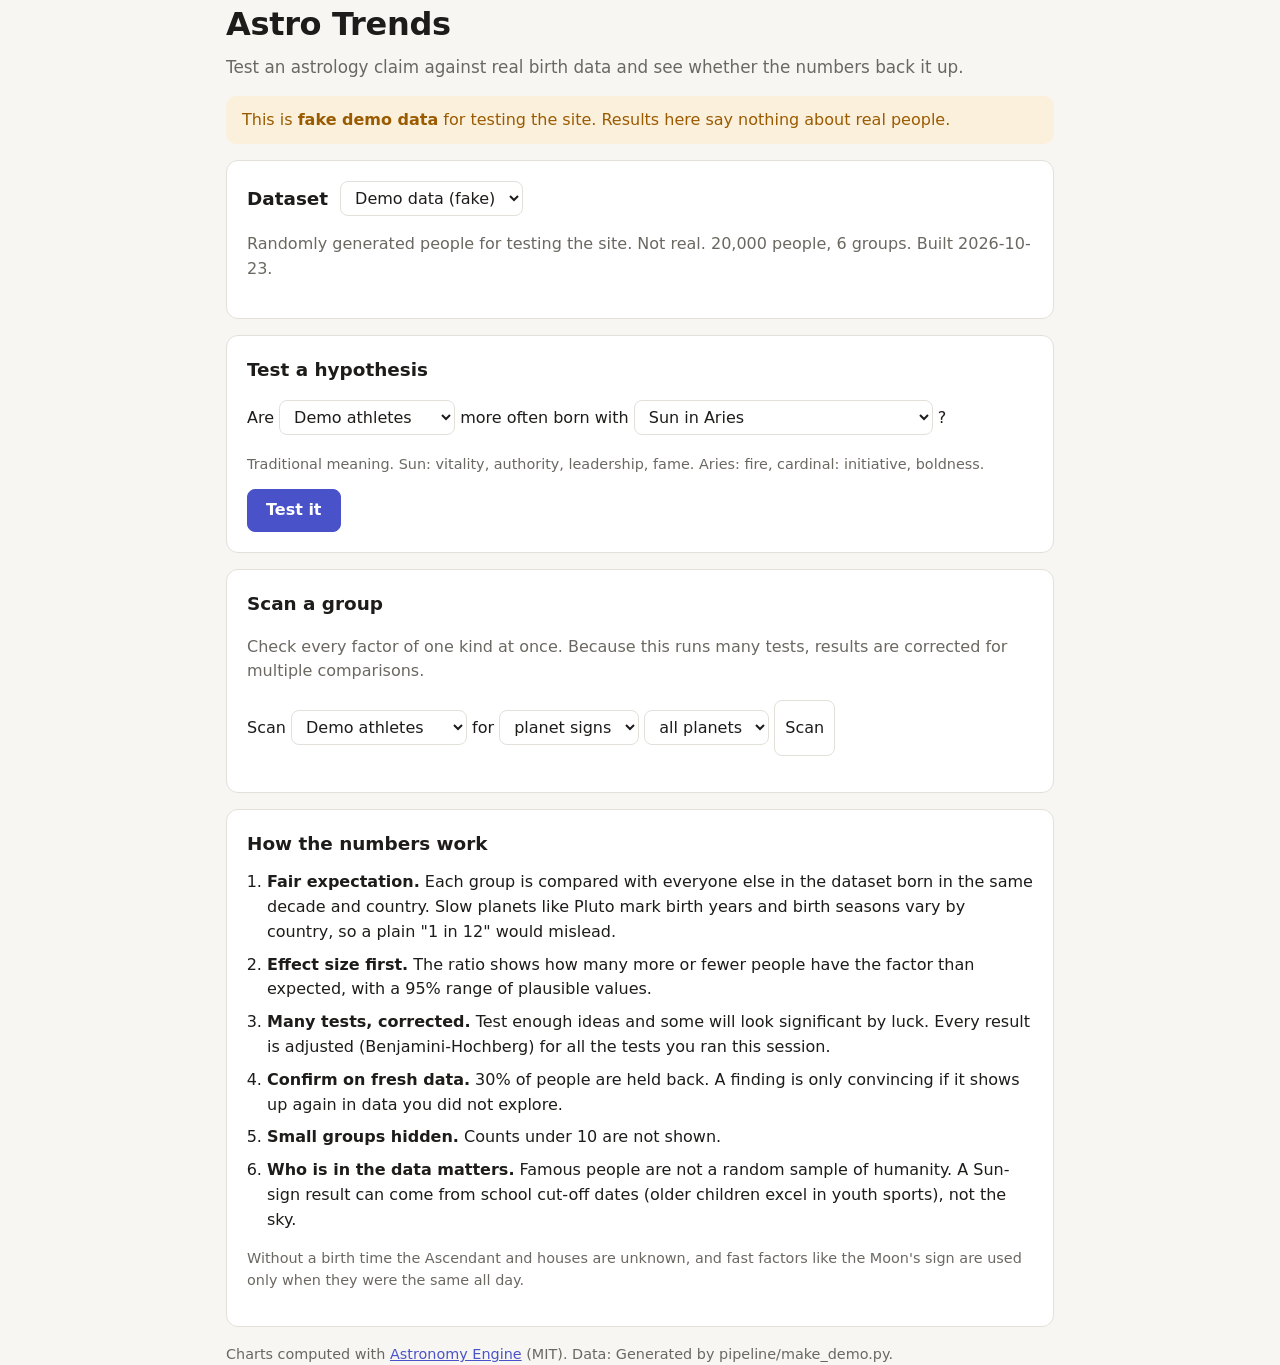
==== site/index.html @ 391fe5e0 "Open-data MVP: chart engine, stats pipeline, static site Adds the chart computation (Astronomy Engin" ====
<!doctype html>
<html lang="en">
<head>
  <meta charset="utf-8">
  <meta name="viewport" content="width=device-width, initial-scale=1">
  <title>Astro Trends</title>
  <meta name="description" content="Test astrology claims against real birth data, with honest statistics.">
  <link rel="stylesheet" href="style.css">
</head>
<body>
  <header class="wrap">
    <h1>Astro Trends</h1>
    <p class="tagline">Test an astrology claim against real birth data and see whether the numbers back it up.</p>
  </header>

  <main class="wrap">
    <div id="demo-banner" class="banner" hidden>
      This is <strong>fake demo data</strong> for testing the site. Results here say nothing about real people.
    </div>

    <section class="card" aria-labelledby="dataset-h">
      <div class="row">
        <h2 id="dataset-h">Dataset</h2>
        <select id="dataset" aria-label="Dataset"></select>
      </div>
      <p id="dataset-info" class="muted"></p>
    </section>

    <section class="card" aria-labelledby="test-h">
      <h2 id="test-h">Test a hypothesis</h2>
      <p class="sentence">
        Are
        <select id="category" aria-label="Group of people"></select>
        more often born with
        <select id="feature" aria-label="Chart factor"></select>
        ?
      </p>
      <p id="meaning" class="muted small"></p>
      <button id="run" class="primary">Test it</button>
      <div id="result" aria-live="polite"></div>
    </section>

    <section class="card" aria-labelledby="scan-h">
      <h2 id="scan-h">Scan a group</h2>
      <p class="muted">Check every factor of one kind at once. Because this runs many tests, results are corrected for multiple comparisons.</p>
      <p class="sentence">
        Scan
        <select id="scan-category" aria-label="Group to scan"></select>
        for
        <select id="scan-kind" aria-label="Kind of factor">
          <option value="sign">planet signs</option>
          <option value="aspect">aspects</option>
          <option value="asc">Ascendant</option>
          <option value="house">houses</option>
        </select>
        <select id="scan-planet" aria-label="Planet"><option value="">all planets</option></select>
        <button id="scan-run">Scan</button>
      </p>
      <div id="claims" class="chips" aria-label="Claims to test"></div>
      <div id="scan-result"></div>
    </section>

    <section class="card methods" aria-labelledby="methods-h">
      <h2 id="methods-h">How the numbers work</h2>
      <ol>
        <li><strong>Fair expectation.</strong> Each group is compared with everyone else in the dataset born in the same decade and country. Slow planets like Pluto mark birth years and birth seasons vary by country, so a plain "1 in 12" would mislead.</li>
        <li><strong>Effect size first.</strong> The ratio shows how many more or fewer people have the factor than expected, with a 95% range of plausible values.</li>
        <li><strong>Many tests, corrected.</strong> Test enough ideas and some will look significant by luck. Every result is adjusted (Benjamini-Hochberg) for all the tests you ran this session.</li>
        <li><strong>Confirm on fresh data.</strong> 30% of people are held back. A finding is only convincing if it shows up again in data you did not explore.</li>
        <li><strong>Small groups hidden.</strong> Counts under 10 are not shown.</li>
        <li><strong>Who is in the data matters.</strong> Famous people are not a random sample of humanity. A Sun-sign result can come from school cut-off dates (older children excel in youth sports), not the sky.</li>
      </ol>
      <p class="muted small">Without a birth time the Ascendant and houses are unknown, and fast factors like the Moon's sign are used only when they were the same all day.</p>
    </section>
  </main>

  <footer class="wrap muted small">
    Charts computed with <a href="https://github.com/cosinekitty/astronomy">Astronomy Engine</a> (MIT).
    <span id="source-line"></span>
  </footer>

  <script type="module" src="js/app.js"></script>
</body>
</html>
---- site/style.css ----
:root {
  --bg: #f7f6f3;
  --surface: #ffffff;
  --text: #1d1c1a;
  --muted: #6b6862;
  --border: #e3e0da;
  --accent: #4a52c9;
  --accent-soft: #e9eafb;
  --good: #1f7a4d;
  --good-soft: #e3f3ea;
  --warn: #9a5b00;
  --warn-soft: #fbf0dc;
  --bar: #c9c6bf;
}
@media (prefers-color-scheme: dark) {
  :root {
    --bg: #161615;
    --surface: #201f1e;
    --text: #ecebe8;
    --muted: #a19d96;
    --border: #36342f;
    --accent: #9aa0ff;
    --accent-soft: #2a2c4a;
    --good: #6fd19f;
    --good-soft: #17301f;
    --warn: #f0b54f;
    --warn-soft: #3a2c12;
    --bar: #4a4741;
  }
}
* { box-sizing: border-box; }
body {
  margin: 0;
  background: var(--bg);
  color: var(--text);
  font: 16px/1.55 system-ui, -apple-system, "Segoe UI", Roboto, sans-serif;
}
.wrap { max-width: 860px; margin: 0 auto; padding: 0 16px; }
header { padding-top: 40px; padding-bottom: 8px; }
h1 { font-size: 2rem; margin: 0 0 4px; letter-spacing: -0.01em; }
h2 { font-size: 1.15rem; margin: 0 0 12px; }
.tagline { color: var(--muted); margin: 0; font-size: 1.05rem; }
.card {
  background: var(--surface);
  border: 1px solid var(--border);
  border-radius: 12px;
  padding: 20px;
  margin: 16px 0;
}
.row { display: flex; gap: 12px; align-items: center; flex-wrap: wrap; }
.row h2 { margin: 0; }
.muted { color: var(--muted); }
.small { font-size: 0.9rem; }
.sentence { line-height: 2.6; margin: 0 0 4px; }
select, button {
  font: inherit;
  color: var(--text);
  background: var(--surface);
  border: 1px solid var(--border);
  border-radius: 8px;
  padding: 6px 10px;
  max-width: 100%;
}
button { cursor: pointer; }
button.primary { background: var(--accent); border-color: var(--accent); color: var(--surface); font-weight: 600; padding: 8px 18px; }
button:focus-visible, select:focus-visible { outline: 2px solid var(--accent); outline-offset: 2px; }
.banner {
  background: var(--warn-soft);
  color: var(--warn);
  border-radius: 10px;
  padding: 12px 16px;
  margin-top: 16px;
}
.result { margin-top: 20px; border-top: 1px solid var(--border); padding-top: 16px; }
.verdict { font-size: 1.2rem; font-weight: 600; margin: 0 0 8px; }
.verdict.yes { color: var(--good); }
.stats { display: grid; grid-template-columns: repeat(auto-fit, minmax(150px, 1fr)); gap: 12px; margin: 16px 0; }
.stat { background: var(--bg); border-radius: 8px; padding: 10px 12px; }
.stat .label { font-size: 0.8rem; color: var(--muted); }
.stat .value { font-size: 1.25rem; font-weight: 600; font-variant-numeric: tabular-nums; }
.range { position: relative; height: 34px; margin: 8px 0 4px; }
.range .axis { position: absolute; top: 16px; left: 0; right: 0; height: 2px; background: var(--bar); }
.range .one { position: absolute; top: 4px; width: 2px; height: 26px; background: var(--muted); }
.range .ci { position: absolute; top: 12px; height: 10px; border-radius: 5px; background: var(--accent-soft); border: 1px solid var(--accent); }
.range .dot { position: absolute; top: 9px; width: 16px; height: 16px; margin-left: -8px; border-radius: 50%; background: var(--accent); }
.range-labels { display: flex; justify-content: space-between; font-size: 0.8rem; color: var(--muted); }
.actions { display: flex; gap: 8px; flex-wrap: wrap; margin-top: 12px; }
.confirm { margin-top: 12px; padding: 12px 14px; border-radius: 8px; background: var(--bg); }
.chips { display: flex; flex-wrap: wrap; gap: 8px; margin: 8px 0; }
.chips button { font-size: 0.9rem; border-radius: 999px; padding: 4px 12px; }
table { width: 100%; min-width: 560px; border-collapse: collapse; margin-top: 12px; font-variant-numeric: tabular-nums; }
th, td { text-align: left; padding: 8px 6px; border-bottom: 1px solid var(--border); font-size: 0.95rem; }
th { font-size: 0.8rem; color: var(--muted); font-weight: 600; }
td.num, th.num { text-align: right; }
tr.sig td:first-child { font-weight: 600; }
.tag { font-size: 0.75rem; padding: 2px 8px; border-radius: 999px; background: var(--good-soft); color: var(--good); white-space: nowrap; }
.table-scroll { overflow-x: auto; }
.methods ol { padding-left: 20px; margin: 0; }
.methods li { margin-bottom: 8px; }
footer { padding-bottom: 40px; }
a { color: var(--accent); }
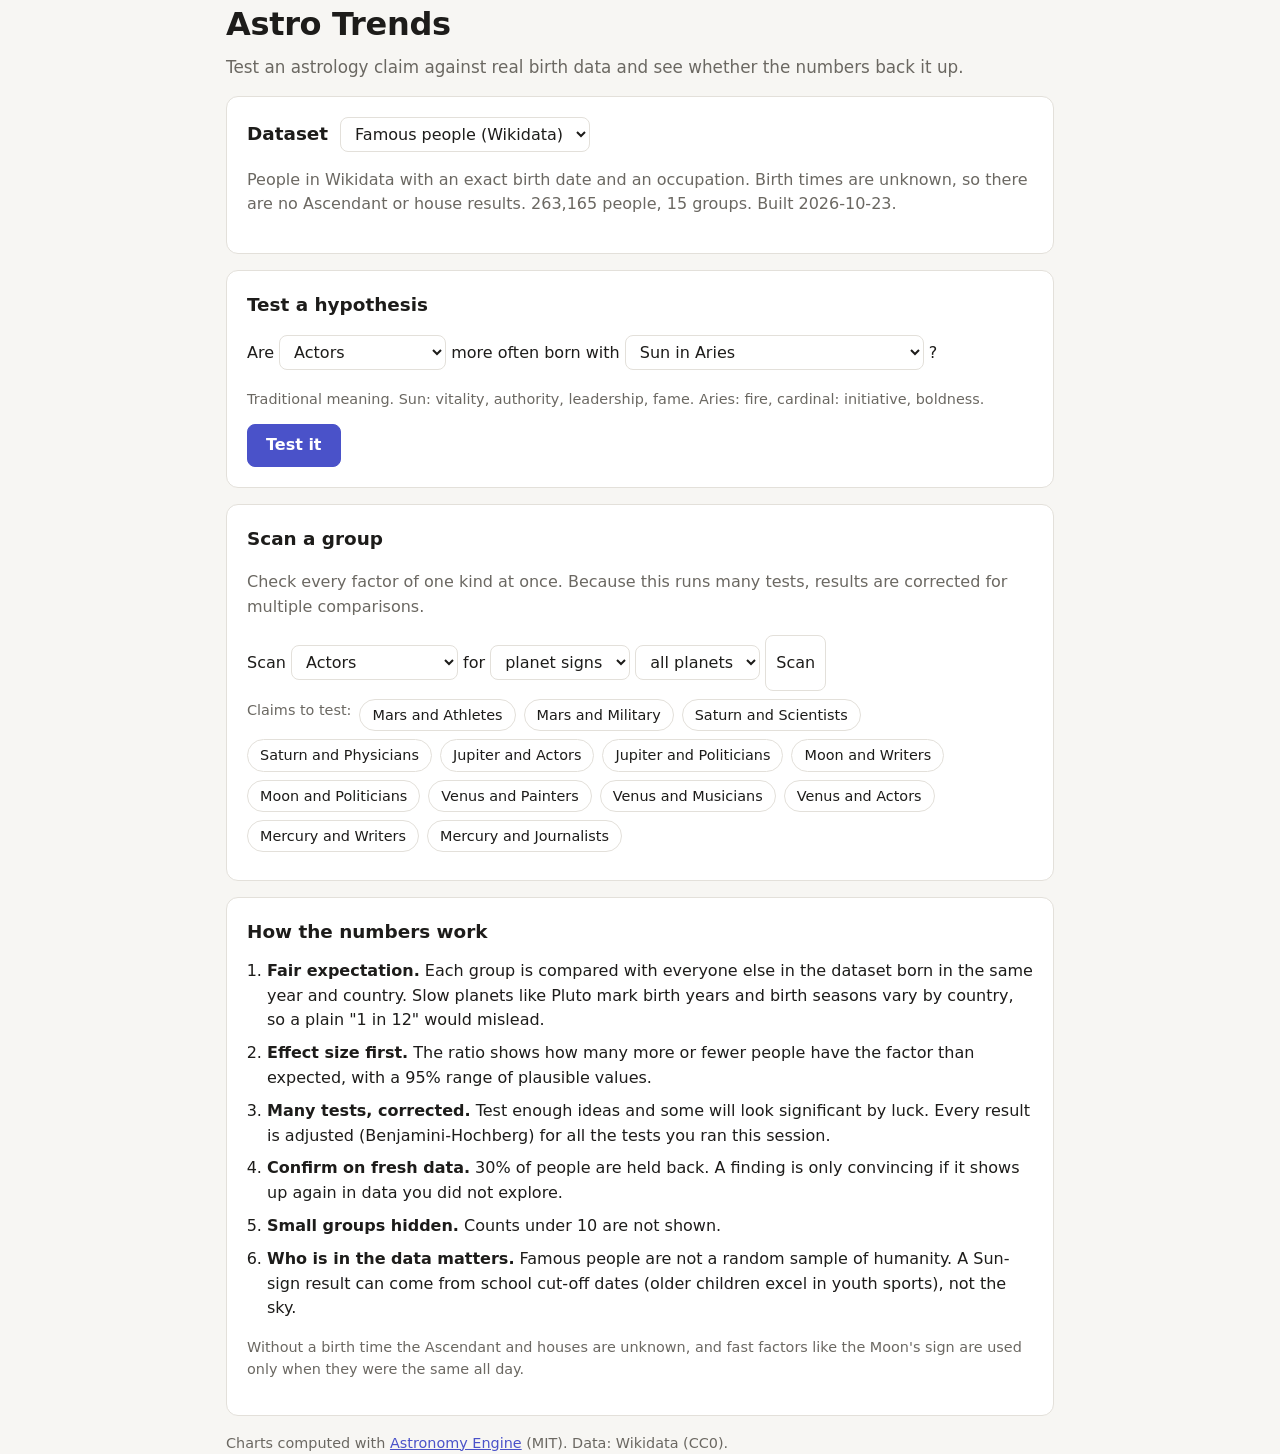
==== commit ef1fdeef: "Compare people born in the same year, not decade On the 1950s Wikidata build, slow planets (Uranus C" ====
--- a/site/index.html
+++ b/site/index.html
@@ -63,7 +63,7 @@
     <section class="card methods" aria-labelledby="methods-h">
       <h2 id="methods-h">How the numbers work</h2>
       <ol>
-        <li><strong>Fair expectation.</strong> Each group is compared with everyone else in the dataset born in the same decade and country. Slow planets like Pluto mark birth years and birth seasons vary by country, so a plain "1 in 12" would mislead.</li>
+        <li><strong>Fair expectation.</strong> Each group is compared with everyone else in the dataset born in the same year and country. Slow planets like Pluto mark birth years and birth seasons vary by country, so a plain "1 in 12" would mislead.</li>
         <li><strong>Effect size first.</strong> The ratio shows how many more or fewer people have the factor than expected, with a 95% range of plausible values.</li>
         <li><strong>Many tests, corrected.</strong> Test enough ideas and some will look significant by luck. Every result is adjusted (Benjamini-Hochberg) for all the tests you ran this session.</li>
         <li><strong>Confirm on fresh data.</strong> 30% of people are held back. A finding is only convincing if it shows up again in data you did not explore.</li>
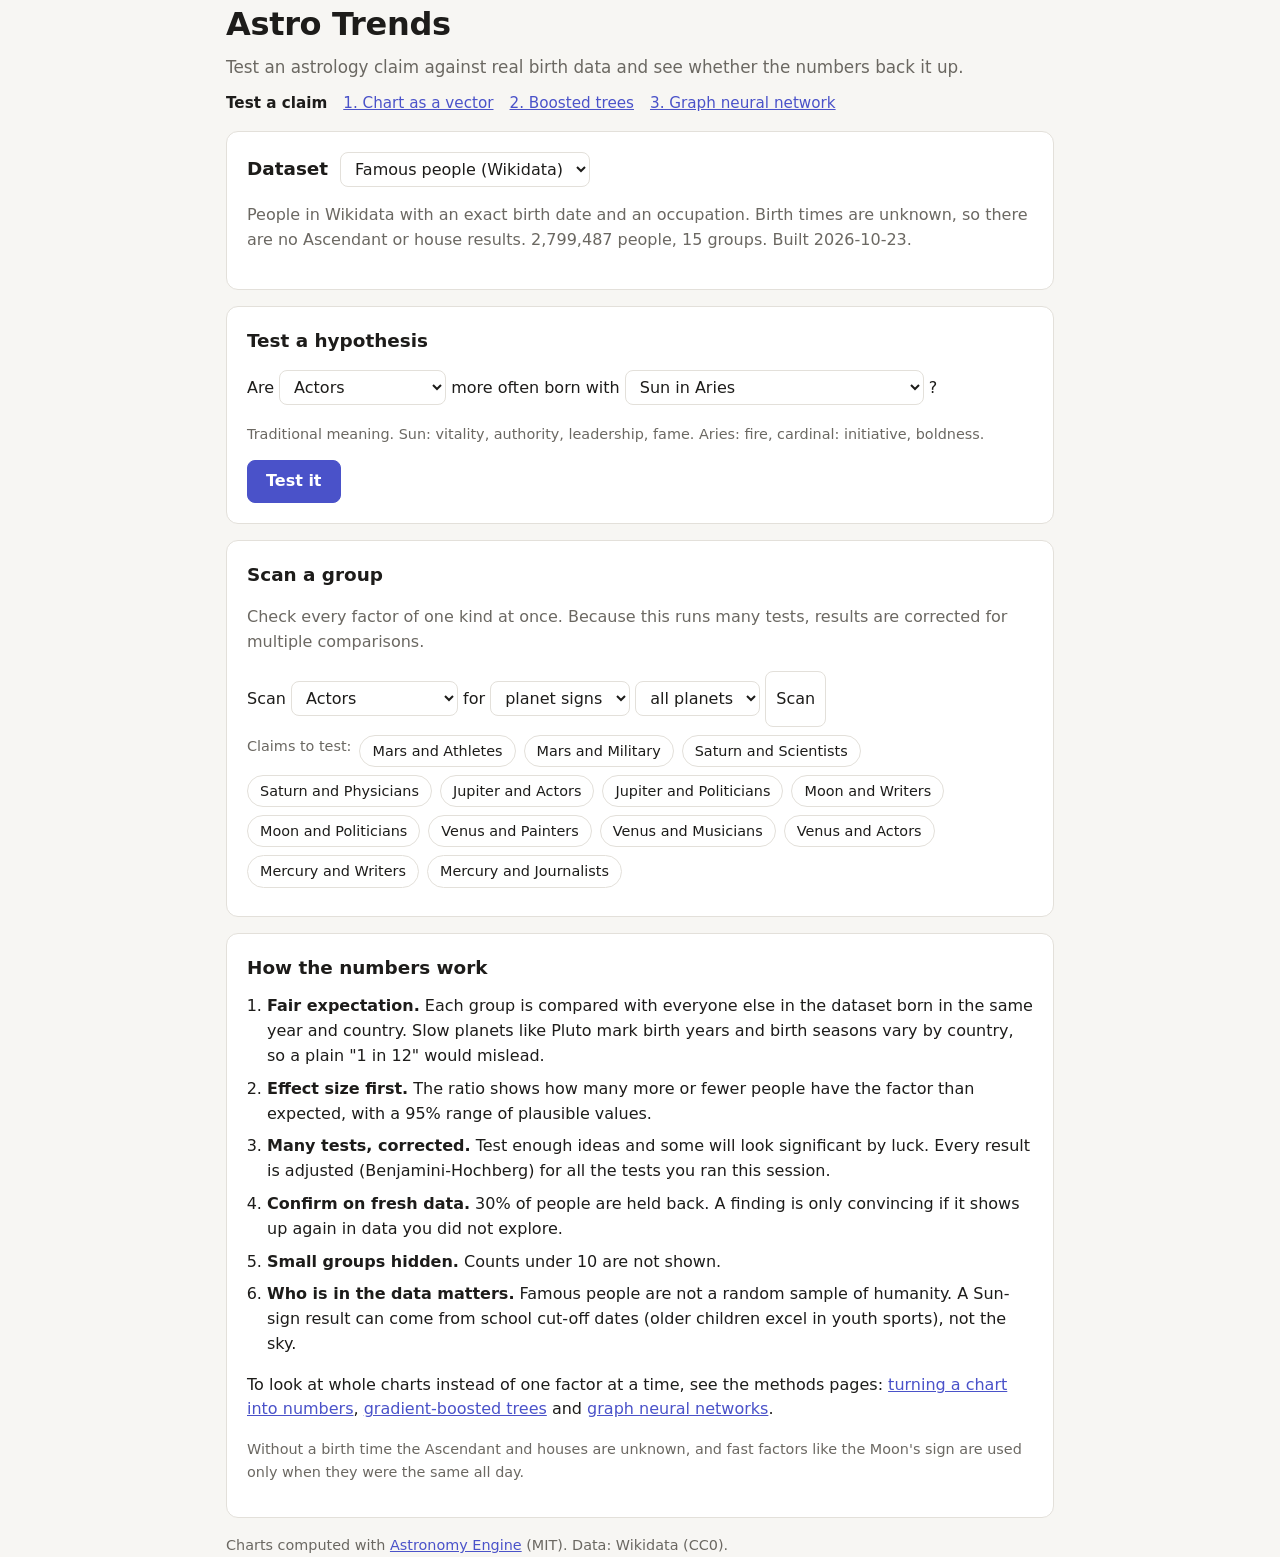
==== commit c3d1583f: "Add methods pages: chart as a vector, boosted trees, graph neural network Three explainer pages with" ====
--- a/site/index.html
+++ b/site/index.html
@@ -11,6 +11,12 @@
   <header class="wrap">
     <h1>Astro Trends</h1>
     <p class="tagline">Test an astrology claim against real birth data and see whether the numbers back it up.</p>
+    <nav class="nav" aria-label="Methods">
+      <a href="index.html" aria-current="page">Test a claim</a>
+      <a href="vectors.html">1. Chart as a vector</a>
+      <a href="trees.html">2. Boosted trees</a>
+      <a href="gnn.html">3. Graph neural network</a>
+    </nav>
   </header>
 
   <main class="wrap">
@@ -70,6 +76,7 @@
         <li><strong>Small groups hidden.</strong> Counts under 10 are not shown.</li>
         <li><strong>Who is in the data matters.</strong> Famous people are not a random sample of humanity. A Sun-sign result can come from school cut-off dates (older children excel in youth sports), not the sky.</li>
       </ol>
+      <p>To look at whole charts instead of one factor at a time, see the methods pages: <a href="vectors.html">turning a chart into numbers</a>, <a href="trees.html">gradient-boosted trees</a> and <a href="gnn.html">graph neural networks</a>.</p>
       <p class="muted small">Without a birth time the Ascendant and houses are unknown, and fast factors like the Moon's sign are used only when they were the same all day.</p>
     </section>
   </main>
--- a/site/style.css
+++ b/site/style.css
@@ -11,6 +11,9 @@
   --warn: #9a5b00;
   --warn-soft: #fbf0dc;
   --bar: #c9c6bf;
+  --series-a: #4a52c9;
+  --series-b: #c2571a;
+  --grid: #ebe8e2;
 }
 @media (prefers-color-scheme: dark) {
   :root {
@@ -26,6 +29,9 @@
     --warn: #f0b54f;
     --warn-soft: #3a2c12;
     --bar: #4a4741;
+    --series-a: #7a80ea;
+    --series-b: #cf7a36;
+    --grid: #2d2c29;
   }
 }
 * { box-sizing: border-box; }
@@ -99,3 +105,75 @@
 .methods li { margin-bottom: 8px; }
 footer { padding-bottom: 40px; }
 a { color: var(--accent); }
+
+/* Explainer pages */
+.nav { display: flex; gap: 16px; flex-wrap: wrap; margin: 12px 0 0; font-size: 0.95rem; }
+.nav a[aria-current="page"] { color: var(--text); font-weight: 600; text-decoration: none; }
+.lead { font-size: 1.05rem; }
+.math {
+  font-family: ui-monospace, "SF Mono", Menlo, Consolas, monospace;
+  font-size: 0.92rem;
+  background: var(--bg);
+  border-radius: 8px;
+  padding: 12px 14px;
+  margin: 12px 0;
+  overflow-x: auto;
+  white-space: pre;
+  line-height: 1.6;
+}
+code { font-family: ui-monospace, "SF Mono", Menlo, Consolas, monospace; font-size: 0.92em; }
+.viz { display: grid; grid-template-columns: minmax(0, 280px) minmax(0, 1fr); gap: 20px; align-items: start; margin-top: 16px; }
+@media (max-width: 640px) { .viz { grid-template-columns: minmax(0, 1fr); } }
+.viz svg, .chart svg { width: 100%; height: auto; display: block; overflow: visible; }
+.chart { margin-top: 16px; position: relative; }
+.controls { display: flex; gap: 12px 20px; flex-wrap: wrap; align-items: center; margin: 12px 0; }
+.controls label { display: flex; gap: 8px; align-items: center; font-size: 0.95rem; }
+.controls input[type="range"] { width: 160px; accent-color: var(--accent); }
+input[type="date"] { font: inherit; color: var(--text); background: var(--surface); border: 1px solid var(--border); border-radius: 8px; padding: 5px 8px; }
+.readout { display: grid; gap: 8px; }
+.readout .stat { display: flex; justify-content: space-between; gap: 12px; align-items: baseline; }
+.readout .stat .value { font-size: 1.05rem; }
+.legend { display: flex; gap: 16px; flex-wrap: wrap; font-size: 0.85rem; color: var(--muted); margin-top: 8px; }
+.legend .key { display: inline-block; width: 12px; height: 12px; border-radius: 3px; margin-right: 6px; vertical-align: -1px; }
+.key.a { background: var(--series-a); }
+.key.b { background: var(--series-b); }
+.svg-text { font-variant-emoji: text; fill: var(--muted); font-size: 11px; font-family: inherit; }
+.svg-label { fill: var(--text); font-size: 12px; font-family: inherit; }
+.svg-axis { stroke: var(--bar); stroke-width: 1; }
+.svg-grid { stroke: var(--grid); stroke-width: 1; }
+.svg-ring { fill: none; stroke: var(--border); stroke-width: 1.5; }
+.fill-a { fill: var(--series-a); }
+.fill-b { fill: var(--series-b); }
+.stroke-a { stroke: var(--series-a); }
+.stroke-b { stroke: var(--series-b); }
+.stroke-c { stroke: var(--muted); }
+.fill-c { fill: var(--muted); }
+.key.c { background: var(--muted); }
+.dot-ring { stroke: var(--surface); stroke-width: 2; }
+.tip {
+  position: fixed;
+  pointer-events: none;
+  background: var(--text);
+  color: var(--bg);
+  font-size: 0.82rem;
+  padding: 6px 9px;
+  border-radius: 6px;
+  max-width: 240px;
+  z-index: 10;
+  font-variant-numeric: tabular-nums;
+}
+.strip { display: grid; grid-template-columns: repeat(10, minmax(0, 1fr)); gap: 2px; margin-top: 8px; }
+.strip .cell { aspect-ratio: 1; border-radius: 4px; display: flex; align-items: center; justify-content: center; font-size: clamp(8.5px, 2.3vw, 12px); letter-spacing: -0.02em; overflow: hidden; font-variant-numeric: tabular-nums; color: var(--text); background: var(--bg); }
+.strip-label { font-size: 0.8rem; color: var(--muted); margin-top: 10px; }
+.callout { border-left: 3px solid var(--accent); padding: 4px 0 4px 14px; margin: 14px 0; }
+.tree { display: flex; flex-direction: column; gap: 6px; font-size: 0.88rem; margin-top: 12px; }
+.tree .node { background: var(--bg); border-radius: 8px; padding: 6px 10px; }
+.tree .leaf { font-variant-numeric: tabular-nums; }
+.tree .kids { display: flex; flex-direction: column; gap: 6px; padding-left: 18px; border-left: 2px solid var(--border); margin-left: 8px; }
+.verdict-box { margin-top: 12px; padding: 12px 14px; border-radius: 8px; background: var(--bg); }
+.bars-list { display: grid; gap: 6px; margin-top: 8px; font-size: 0.88rem; }
+.bars-list .row-bar { display: grid; grid-template-columns: minmax(0, 190px) minmax(0, 1fr) 44px; gap: 8px; align-items: center; }
+.bars-list .track { height: 12px; }
+.bars-list .fillbar { height: 12px; border-radius: 0 4px 4px 0; background: var(--series-a); }
+.bars-list .num { text-align: right; font-variant-numeric: tabular-nums; color: var(--muted); }
+button:disabled { opacity: 0.6; cursor: progress; }
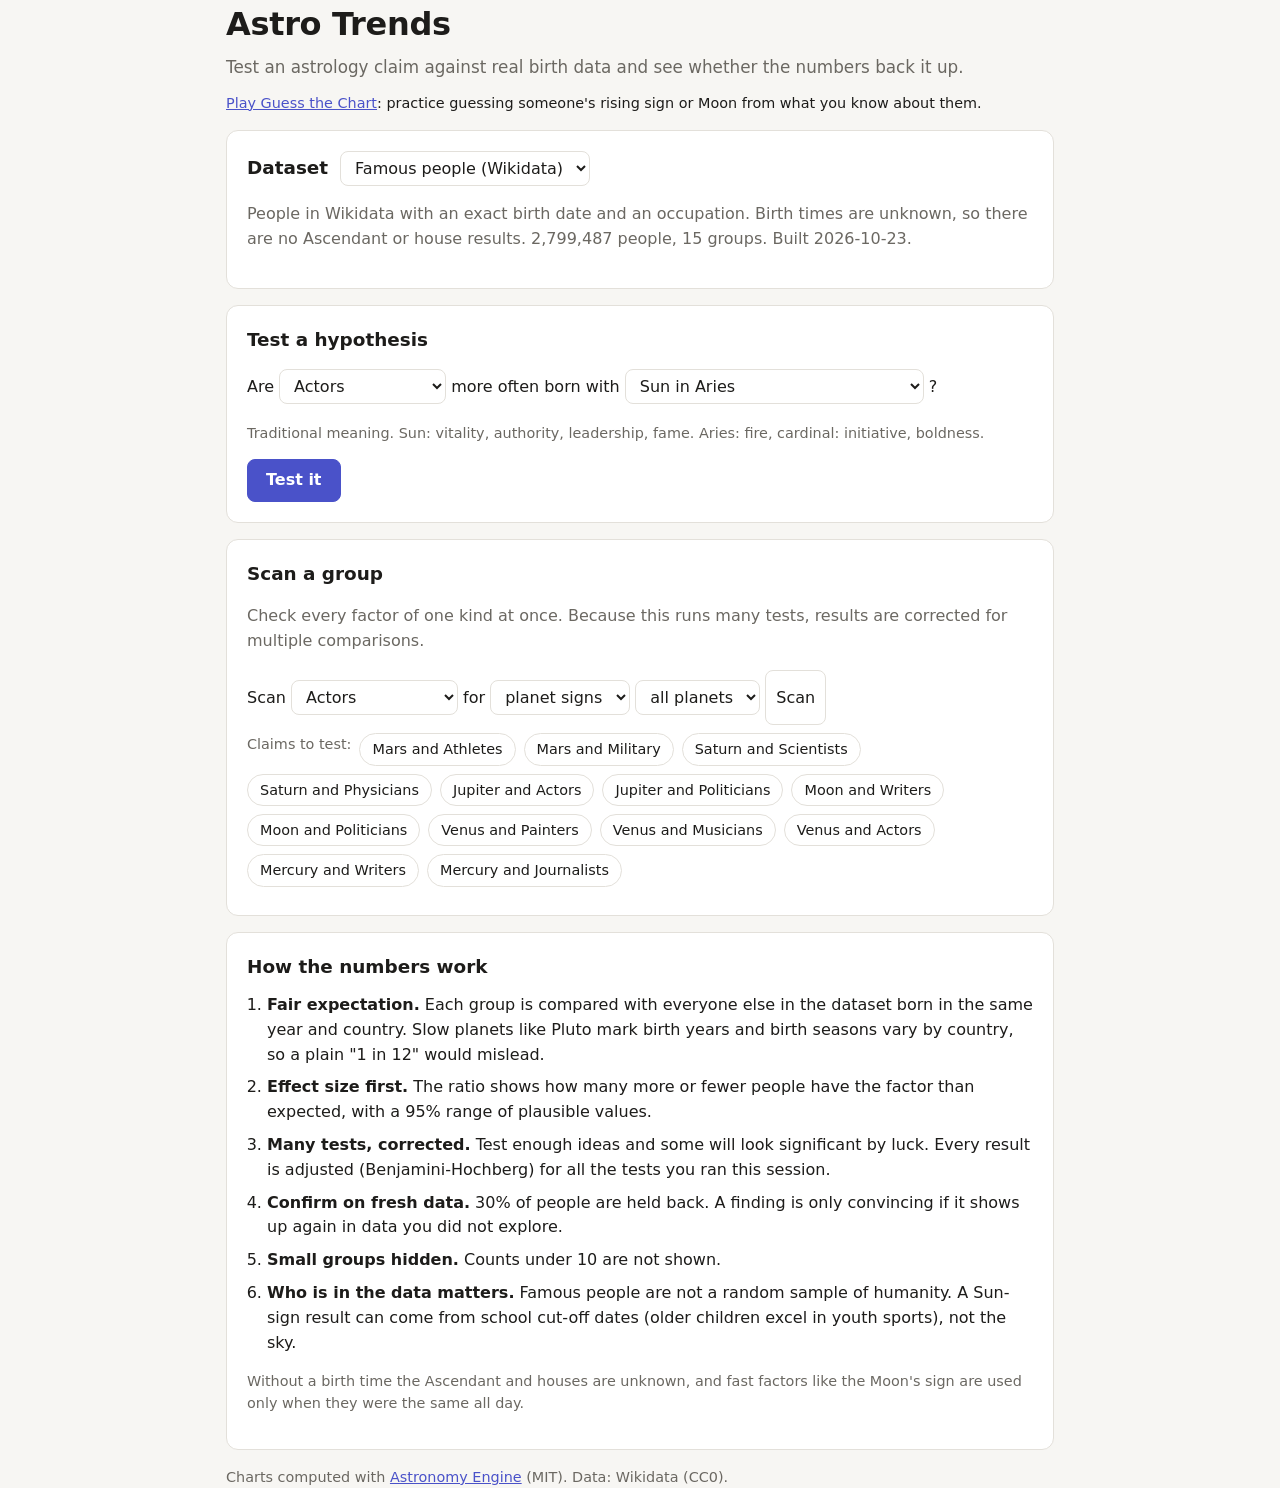
==== commit 029155a6: "Add Guess the Chart, a practice game scored against chance Players read about a real person from the" ====
--- a/site/index.html
+++ b/site/index.html
@@ -11,12 +11,7 @@
   <header class="wrap">
     <h1>Astro Trends</h1>
     <p class="tagline">Test an astrology claim against real birth data and see whether the numbers back it up.</p>
-    <nav class="nav" aria-label="Methods">
-      <a href="index.html" aria-current="page">Test a claim</a>
-      <a href="vectors.html">1. Chart as a vector</a>
-      <a href="trees.html">2. Boosted trees</a>
-      <a href="gnn.html">3. Graph neural network</a>
-    </nav>
+    <p class="nav-link small"><a href="guess.html">Play Guess the Chart</a>: practice guessing someone's rising sign or Moon from what you know about them.</p>
   </header>
 
   <main class="wrap">
@@ -76,7 +71,6 @@
         <li><strong>Small groups hidden.</strong> Counts under 10 are not shown.</li>
         <li><strong>Who is in the data matters.</strong> Famous people are not a random sample of humanity. A Sun-sign result can come from school cut-off dates (older children excel in youth sports), not the sky.</li>
       </ol>
-      <p>To look at whole charts instead of one factor at a time, see the methods pages: <a href="vectors.html">turning a chart into numbers</a>, <a href="trees.html">gradient-boosted trees</a> and <a href="gnn.html">graph neural networks</a>.</p>
       <p class="muted small">Without a birth time the Ascendant and houses are unknown, and fast factors like the Moon's sign are used only when they were the same all day.</p>
     </section>
   </main>
--- a/site/style.css
+++ b/site/style.css
@@ -11,9 +11,6 @@
   --warn: #9a5b00;
   --warn-soft: #fbf0dc;
   --bar: #c9c6bf;
-  --series-a: #4a52c9;
-  --series-b: #c2571a;
-  --grid: #ebe8e2;
 }
 @media (prefers-color-scheme: dark) {
   :root {
@@ -29,9 +26,6 @@
     --warn: #f0b54f;
     --warn-soft: #3a2c12;
     --bar: #4a4741;
-    --series-a: #7a80ea;
-    --series-b: #cf7a36;
-    --grid: #2d2c29;
   }
 }
 * { box-sizing: border-box; }
@@ -105,75 +99,18 @@
 .methods li { margin-bottom: 8px; }
 footer { padding-bottom: 40px; }
 a { color: var(--accent); }
-
-/* Explainer pages */
-.nav { display: flex; gap: 16px; flex-wrap: wrap; margin: 12px 0 0; font-size: 0.95rem; }
-.nav a[aria-current="page"] { color: var(--text); font-weight: 600; text-decoration: none; }
-.lead { font-size: 1.05rem; }
-.math {
-  font-family: ui-monospace, "SF Mono", Menlo, Consolas, monospace;
-  font-size: 0.92rem;
-  background: var(--bg);
-  border-radius: 8px;
-  padding: 12px 14px;
-  margin: 12px 0;
-  overflow-x: auto;
-  white-space: pre;
-  line-height: 1.6;
-}
-code { font-family: ui-monospace, "SF Mono", Menlo, Consolas, monospace; font-size: 0.92em; }
-.viz { display: grid; grid-template-columns: minmax(0, 280px) minmax(0, 1fr); gap: 20px; align-items: start; margin-top: 16px; }
-@media (max-width: 640px) { .viz { grid-template-columns: minmax(0, 1fr); } }
-.viz svg, .chart svg { width: 100%; height: auto; display: block; overflow: visible; }
-.chart { margin-top: 16px; position: relative; }
-.controls { display: flex; gap: 12px 20px; flex-wrap: wrap; align-items: center; margin: 12px 0; }
-.controls label { display: flex; gap: 8px; align-items: center; font-size: 0.95rem; }
-.controls input[type="range"] { width: 160px; accent-color: var(--accent); }
-input[type="date"] { font: inherit; color: var(--text); background: var(--surface); border: 1px solid var(--border); border-radius: 8px; padding: 5px 8px; }
-.readout { display: grid; gap: 8px; }
-.readout .stat { display: flex; justify-content: space-between; gap: 12px; align-items: baseline; }
-.readout .stat .value { font-size: 1.05rem; }
-.legend { display: flex; gap: 16px; flex-wrap: wrap; font-size: 0.85rem; color: var(--muted); margin-top: 8px; }
-.legend .key { display: inline-block; width: 12px; height: 12px; border-radius: 3px; margin-right: 6px; vertical-align: -1px; }
-.key.a { background: var(--series-a); }
-.key.b { background: var(--series-b); }
-.svg-text { font-variant-emoji: text; fill: var(--muted); font-size: 11px; font-family: inherit; }
-.svg-label { fill: var(--text); font-size: 12px; font-family: inherit; }
-.svg-axis { stroke: var(--bar); stroke-width: 1; }
-.svg-grid { stroke: var(--grid); stroke-width: 1; }
-.svg-ring { fill: none; stroke: var(--border); stroke-width: 1.5; }
-.fill-a { fill: var(--series-a); }
-.fill-b { fill: var(--series-b); }
-.stroke-a { stroke: var(--series-a); }
-.stroke-b { stroke: var(--series-b); }
-.stroke-c { stroke: var(--muted); }
-.fill-c { fill: var(--muted); }
-.key.c { background: var(--muted); }
-.dot-ring { stroke: var(--surface); stroke-width: 2; }
-.tip {
-  position: fixed;
-  pointer-events: none;
-  background: var(--text);
-  color: var(--bg);
-  font-size: 0.82rem;
-  padding: 6px 9px;
-  border-radius: 6px;
-  max-width: 240px;
-  z-index: 10;
-  font-variant-numeric: tabular-nums;
-}
-.strip { display: grid; grid-template-columns: repeat(10, minmax(0, 1fr)); gap: 2px; margin-top: 8px; }
-.strip .cell { aspect-ratio: 1; border-radius: 4px; display: flex; align-items: center; justify-content: center; font-size: clamp(8.5px, 2.3vw, 12px); letter-spacing: -0.02em; overflow: hidden; font-variant-numeric: tabular-nums; color: var(--text); background: var(--bg); }
-.strip-label { font-size: 0.8rem; color: var(--muted); margin-top: 10px; }
-.callout { border-left: 3px solid var(--accent); padding: 4px 0 4px 14px; margin: 14px 0; }
-.tree { display: flex; flex-direction: column; gap: 6px; font-size: 0.88rem; margin-top: 12px; }
-.tree .node { background: var(--bg); border-radius: 8px; padding: 6px 10px; }
-.tree .leaf { font-variant-numeric: tabular-nums; }
-.tree .kids { display: flex; flex-direction: column; gap: 6px; padding-left: 18px; border-left: 2px solid var(--border); margin-left: 8px; }
-.verdict-box { margin-top: 12px; padding: 12px 14px; border-radius: 8px; background: var(--bg); }
-.bars-list { display: grid; gap: 6px; margin-top: 8px; font-size: 0.88rem; }
-.bars-list .row-bar { display: grid; grid-template-columns: minmax(0, 190px) minmax(0, 1fr) 44px; gap: 8px; align-items: center; }
-.bars-list .track { height: 12px; }
-.bars-list .fillbar { height: 12px; border-radius: 0 4px 4px 0; background: var(--series-a); }
-.bars-list .num { text-align: right; font-variant-numeric: tabular-nums; color: var(--muted); }
-button:disabled { opacity: 0.6; cursor: progress; }
+.check { display: flex; gap: 8px; align-items: flex-start; margin-top: 12px; }
+.clues { display: grid; grid-template-columns: repeat(auto-fit, minmax(170px, 1fr)); gap: 12px; margin: 0 0 16px; }
+.clues div { background: var(--bg); border-radius: 8px; padding: 10px 12px; }
+.clues dt { font-size: 0.8rem; color: var(--muted); }
+.clues dd { margin: 0; font-weight: 600; }
+.choices { display: grid; grid-template-columns: repeat(auto-fill, minmax(120px, 1fr)); gap: 8px; }
+.choices.wide { grid-template-columns: 1fr; }
+.choices button { padding: 10px; text-align: center; }
+.choices button.right { background: var(--good-soft); border-color: var(--good); color: var(--good); font-weight: 600; }
+.choices button.wrong { background: var(--warn-soft); border-color: var(--warn); color: var(--warn); }
+.choices button:disabled { cursor: default; }
+.verdict-line { font-weight: 600; margin: 0 0 4px; }
+.verdict-line.strong { color: var(--good); }
+.verdict-line.weak { color: var(--warn); }
+.nav-link { margin-top: 12px; }
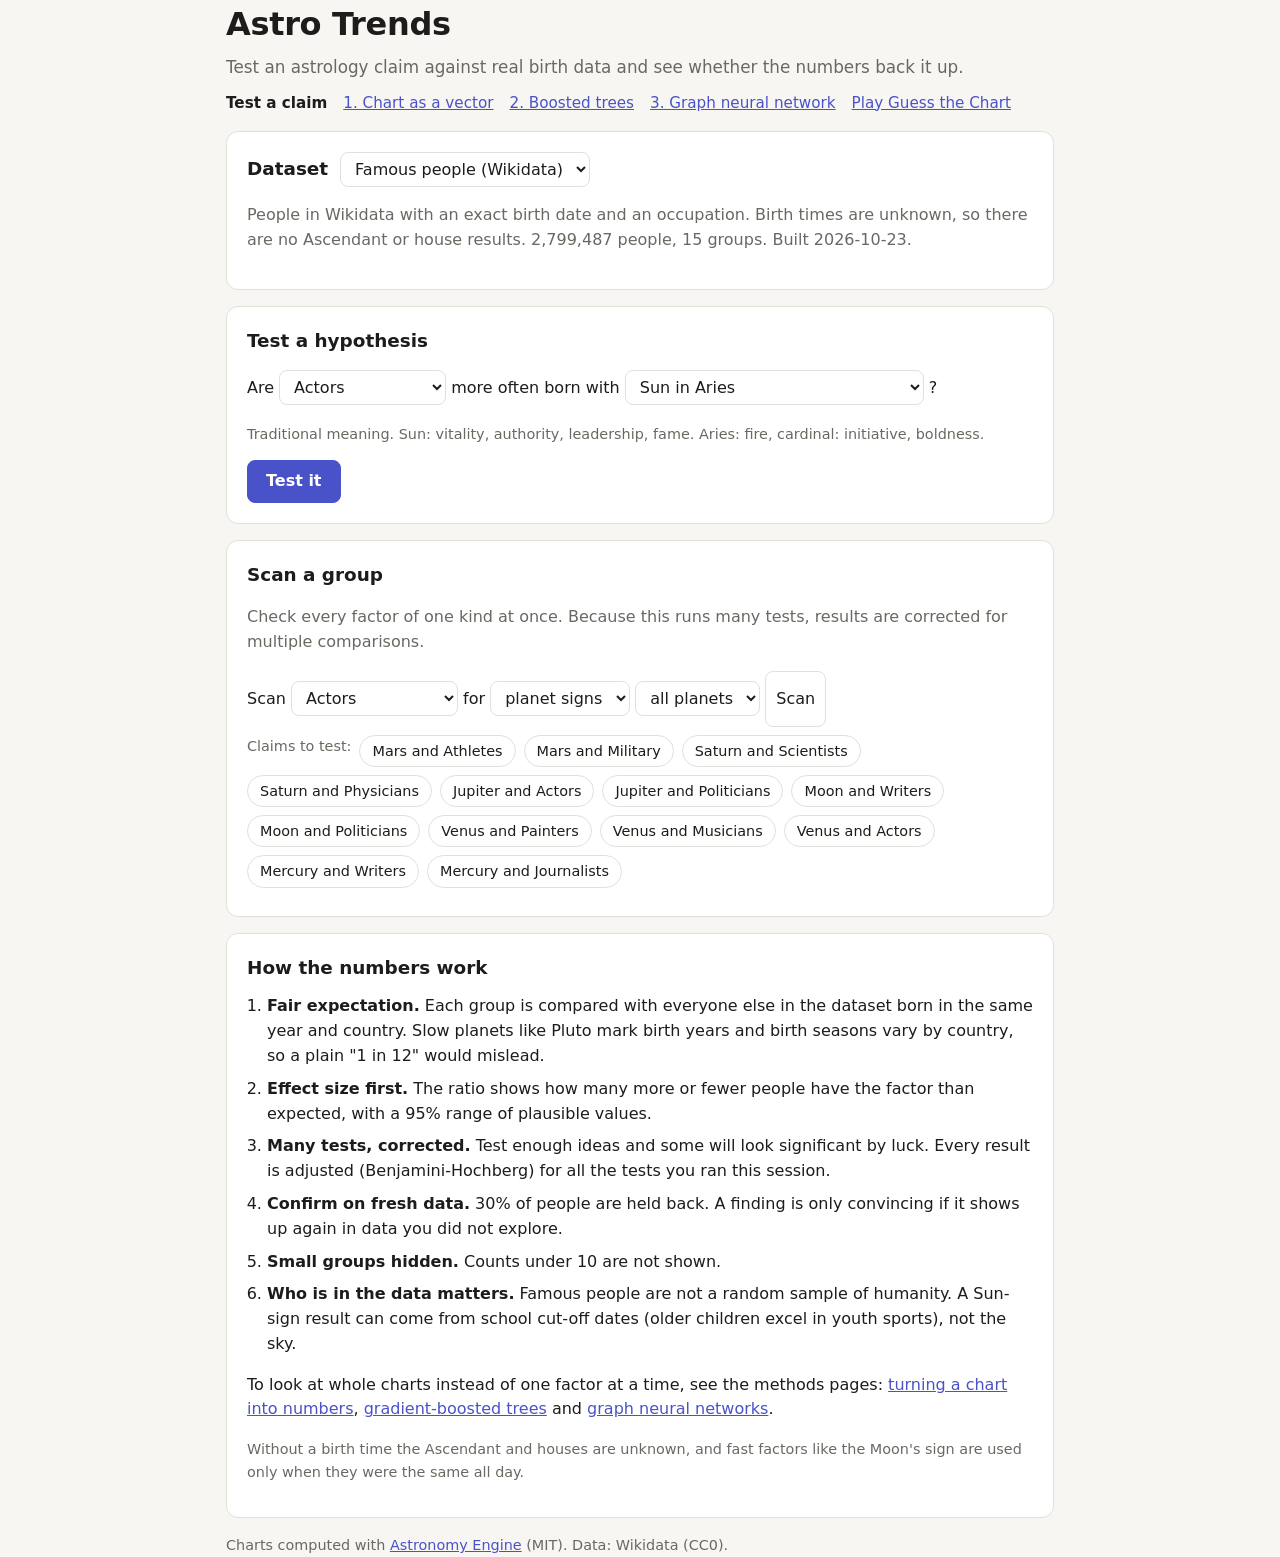
==== commit 7b1b20df: "Merge main into the Guess the Chart branch Co-Authored-By: Claude Opus 5.5 (1M context) <noreply@ant" ====
--- a/site/index.html
+++ b/site/index.html
@@ -11,7 +11,13 @@
   <header class="wrap">
     <h1>Astro Trends</h1>
     <p class="tagline">Test an astrology claim against real birth data and see whether the numbers back it up.</p>
-    <p class="nav-link small"><a href="guess.html">Play Guess the Chart</a>: practice guessing someone's rising sign or Moon from what you know about them.</p>
+    <nav class="nav" aria-label="Pages">
+      <a href="index.html" aria-current="page">Test a claim</a>
+      <a href="vectors.html">1. Chart as a vector</a>
+      <a href="trees.html">2. Boosted trees</a>
+      <a href="gnn.html">3. Graph neural network</a>
+      <a href="guess.html">Play Guess the Chart</a>
+    </nav>
   </header>
 
   <main class="wrap">
@@ -71,6 +77,7 @@
         <li><strong>Small groups hidden.</strong> Counts under 10 are not shown.</li>
         <li><strong>Who is in the data matters.</strong> Famous people are not a random sample of humanity. A Sun-sign result can come from school cut-off dates (older children excel in youth sports), not the sky.</li>
       </ol>
+      <p>To look at whole charts instead of one factor at a time, see the methods pages: <a href="vectors.html">turning a chart into numbers</a>, <a href="trees.html">gradient-boosted trees</a> and <a href="gnn.html">graph neural networks</a>.</p>
       <p class="muted small">Without a birth time the Ascendant and houses are unknown, and fast factors like the Moon's sign are used only when they were the same all day.</p>
     </section>
   </main>
--- a/site/style.css
+++ b/site/style.css
@@ -11,6 +11,9 @@
   --warn: #9a5b00;
   --warn-soft: #fbf0dc;
   --bar: #c9c6bf;
+  --series-a: #4a52c9;
+  --series-b: #c2571a;
+  --grid: #ebe8e2;
 }
 @media (prefers-color-scheme: dark) {
   :root {
@@ -26,6 +29,9 @@
     --warn: #f0b54f;
     --warn-soft: #3a2c12;
     --bar: #4a4741;
+    --series-a: #7a80ea;
+    --series-b: #cf7a36;
+    --grid: #2d2c29;
   }
 }
 * { box-sizing: border-box; }
@@ -113,4 +119,75 @@
 .verdict-line { font-weight: 600; margin: 0 0 4px; }
 .verdict-line.strong { color: var(--good); }
 .verdict-line.weak { color: var(--warn); }
-.nav-link { margin-top: 12px; }
+
+/* Explainer pages */
+.nav { display: flex; gap: 16px; flex-wrap: wrap; margin: 12px 0 0; font-size: 0.95rem; }
+.nav a[aria-current="page"] { color: var(--text); font-weight: 600; text-decoration: none; }
+.lead { font-size: 1.05rem; }
+.math {
+  font-family: ui-monospace, "SF Mono", Menlo, Consolas, monospace;
+  font-size: 0.92rem;
+  background: var(--bg);
+  border-radius: 8px;
+  padding: 12px 14px;
+  margin: 12px 0;
+  overflow-x: auto;
+  white-space: pre;
+  line-height: 1.6;
+}
+code { font-family: ui-monospace, "SF Mono", Menlo, Consolas, monospace; font-size: 0.92em; }
+.viz { display: grid; grid-template-columns: minmax(0, 280px) minmax(0, 1fr); gap: 20px; align-items: start; margin-top: 16px; }
+@media (max-width: 640px) { .viz { grid-template-columns: minmax(0, 1fr); } }
+.viz svg, .chart svg { width: 100%; height: auto; display: block; overflow: visible; }
+.chart { margin-top: 16px; position: relative; }
+.controls { display: flex; gap: 12px 20px; flex-wrap: wrap; align-items: center; margin: 12px 0; }
+.controls label { display: flex; gap: 8px; align-items: center; font-size: 0.95rem; }
+.controls input[type="range"] { width: 160px; accent-color: var(--accent); }
+input[type="date"] { font: inherit; color: var(--text); background: var(--surface); border: 1px solid var(--border); border-radius: 8px; padding: 5px 8px; }
+.readout { display: grid; gap: 8px; }
+.readout .stat { display: flex; justify-content: space-between; gap: 12px; align-items: baseline; }
+.readout .stat .value { font-size: 1.05rem; }
+.legend { display: flex; gap: 16px; flex-wrap: wrap; font-size: 0.85rem; color: var(--muted); margin-top: 8px; }
+.legend .key { display: inline-block; width: 12px; height: 12px; border-radius: 3px; margin-right: 6px; vertical-align: -1px; }
+.key.a { background: var(--series-a); }
+.key.b { background: var(--series-b); }
+.svg-text { font-variant-emoji: text; fill: var(--muted); font-size: 11px; font-family: inherit; }
+.svg-label { fill: var(--text); font-size: 12px; font-family: inherit; }
+.svg-axis { stroke: var(--bar); stroke-width: 1; }
+.svg-grid { stroke: var(--grid); stroke-width: 1; }
+.svg-ring { fill: none; stroke: var(--border); stroke-width: 1.5; }
+.fill-a { fill: var(--series-a); }
+.fill-b { fill: var(--series-b); }
+.stroke-a { stroke: var(--series-a); }
+.stroke-b { stroke: var(--series-b); }
+.stroke-c { stroke: var(--muted); }
+.fill-c { fill: var(--muted); }
+.key.c { background: var(--muted); }
+.dot-ring { stroke: var(--surface); stroke-width: 2; }
+.tip {
+  position: fixed;
+  pointer-events: none;
+  background: var(--text);
+  color: var(--bg);
+  font-size: 0.82rem;
+  padding: 6px 9px;
+  border-radius: 6px;
+  max-width: 240px;
+  z-index: 10;
+  font-variant-numeric: tabular-nums;
+}
+.strip { display: grid; grid-template-columns: repeat(10, minmax(0, 1fr)); gap: 2px; margin-top: 8px; }
+.strip .cell { aspect-ratio: 1; border-radius: 4px; display: flex; align-items: center; justify-content: center; font-size: clamp(8.5px, 2.3vw, 12px); letter-spacing: -0.02em; overflow: hidden; font-variant-numeric: tabular-nums; color: var(--text); background: var(--bg); }
+.strip-label { font-size: 0.8rem; color: var(--muted); margin-top: 10px; }
+.callout { border-left: 3px solid var(--accent); padding: 4px 0 4px 14px; margin: 14px 0; }
+.tree { display: flex; flex-direction: column; gap: 6px; font-size: 0.88rem; margin-top: 12px; }
+.tree .node { background: var(--bg); border-radius: 8px; padding: 6px 10px; }
+.tree .leaf { font-variant-numeric: tabular-nums; }
+.tree .kids { display: flex; flex-direction: column; gap: 6px; padding-left: 18px; border-left: 2px solid var(--border); margin-left: 8px; }
+.verdict-box { margin-top: 12px; padding: 12px 14px; border-radius: 8px; background: var(--bg); }
+.bars-list { display: grid; gap: 6px; margin-top: 8px; font-size: 0.88rem; }
+.bars-list .row-bar { display: grid; grid-template-columns: minmax(0, 190px) minmax(0, 1fr) 44px; gap: 8px; align-items: center; }
+.bars-list .track { height: 12px; }
+.bars-list .fillbar { height: 12px; border-radius: 0 4px 4px 0; background: var(--series-a); }
+.bars-list .num { text-align: right; font-variant-numeric: tabular-nums; color: var(--muted); }
+button:disabled { opacity: 0.6; cursor: progress; }
